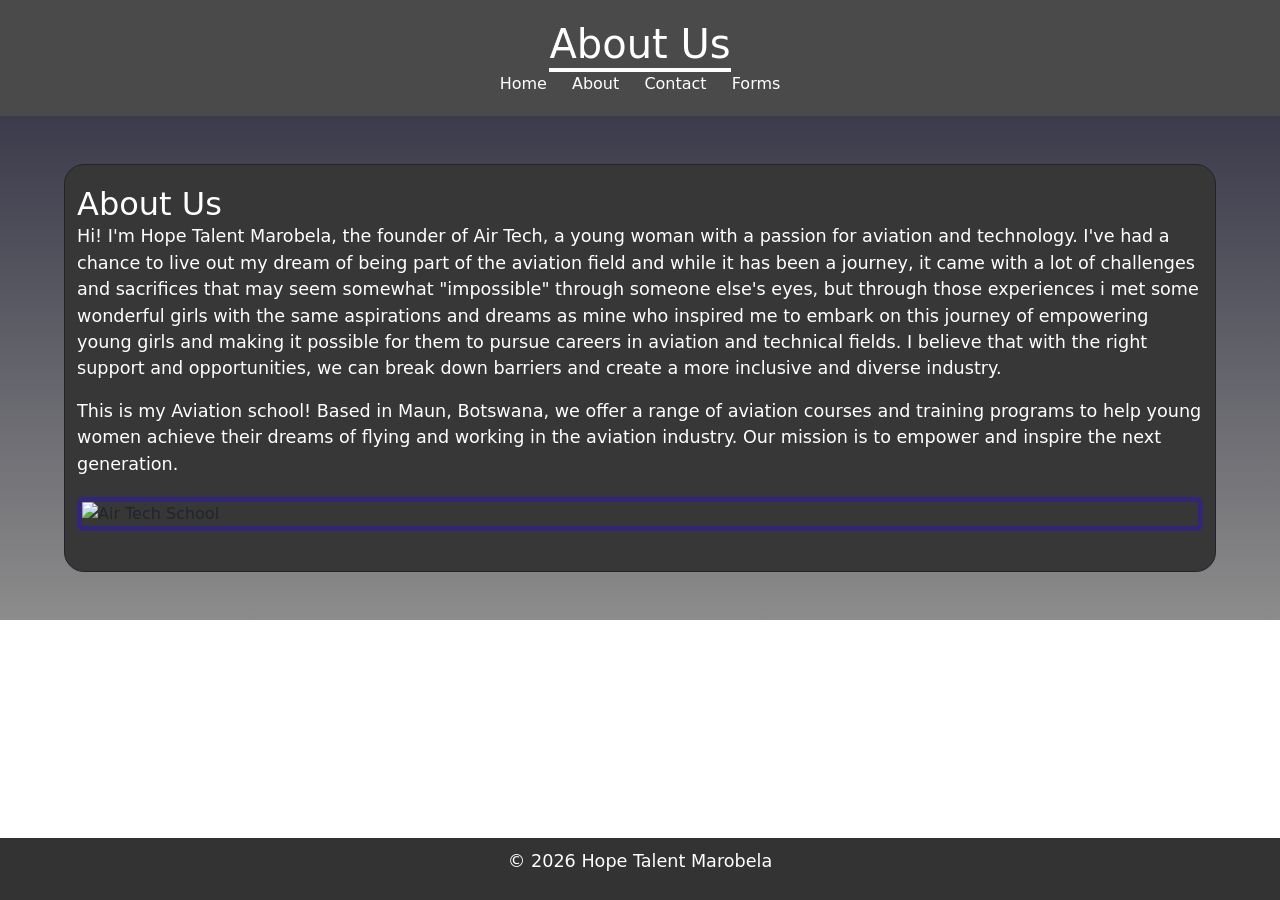
==== about.html @ cb3b8597 "Reworking my site" ====
<!DOCTYPE html>

<html lang="en">

<head> 

<meta charset="UTF-8">

<meta name="viewport" content="width=device-width, initial-scale=1.0">

<title>About Us</title>

<link rel="stylesheet" href="CSS/styles.css">

<!-- Bootstrap CSS -->

<link href="https://cdn.jsdelivr.net/npm/bootstrap@5.3.0/dist/css/bootstrap.min.css" rel="stylesheet">

</head>

<body>

    <header>

        <h1>About Us</h1>

        <nav>

            <a href="index.html">Home</a>
            
            <a href="about.html">About</a>

            <a href="contact.html">Contact</a>

            <a href="Forms.html">Forms</a>
        </nav>

    </header>

    <main class="container my-5">
     <h2>About Us </h2>
        <p>Hi! I'm Hope Talent Marobela, the founder of Air Tech, a young woman with a passion for aviation and technology.
        I've had a chance to live out my dream of being part of the aviation field and while it has been a journey, it came with a lot of challenges and sacrifices that may seem somewhat "impossible" through someone else's eyes, but through those experiences i met some  wonderful girls with the same aspirations and dreams as mine who inspired me to embark on this journey of empowering young girls and making it possible for them to pursue careers in aviation and technical fields. I believe that with the right support and opportunities, we can break down barriers and create a more inclusive and diverse industry.
        </p>

        <p>This is my Aviation school!
            Based in Maun, Botswana, we offer a range of aviation courses and training programs to help young women achieve their dreams of flying and working in the aviation industry. Our mission is to empower and inspire the next generation.
        </p>
        <div class="container-fluid">
            
        </div>
<img src="bnbb.jpg" alt="Air Tech School" class="img-fluid rounded">
        </main>


        <footer>

            <p>&copy; 2026 Hope Talent Marobela</p>

        </footer>

        <!-- Bootstrap JS and dependencies -->

<script src="https://cdn.jsdelivr.net/npm/@popperjs/core@2.11.6/dist/umd/popper.min.js"></script>

<script src="https://cdn.jsdelivr.net/npm/bootstrap@5.3.0/dist/js/bootstrap.min.js"></script>

        </body>

        </html>
---- CSS/styles.css ----
body { background-image: linear-gradient(rgb(40,40,60), rgb(140,140,140));
     background-size: cover;
      background-repeat: no-repeat; 
      color: white; 
      body, h1, h2, h3, h4, p { color: white; }

header {

    background-color: #4a4a4a;

    color: white;

    padding: 20px 0;

    text-align: center;
}

header h1 {
border-bottom: 4px solid white;
    margin: 0 auto;
    width: fit-content;
    color:white
}

h2{
   margin: auto;
    color: white}
nav a {

    color: white;

    text-decoration: none;

    margin: 0 10px;
}

nav a:hover {

    text-decoration: underline;
}

main {

 padding: 20px;
width: 100%;
margin:auto;
}


main img {

max-width: 100%;

height: auto;

display: block;

margin: 20px 0   
}

 table {
margin-left: 0;
    border: 2px solid black;
    border-spacing: 0;
    background: linear-gradient(rgb(50,50,70),rgb(160,160,160));
    width: 100%;
    color:white;
    }

    table td {
        border: 1px solid black;
        gap: 0;
    }

.TC {
    background-color:rgb(214,214,214);
    color: black;
}

.TC-2 {
    background-color:rgb(141,141,141);
    color: black;
}

.SF {
    background-color:rgb(207,207,207);
    color: black;
    font-weight: 100;
}

.SF-2 {
    background-color:rgb(207,207,207);
    color: black;
    }

    .course-estimate {
        padding-top: 20px;
    }

    body h4 {
        margin: auto;
        color: white;
    }

    .item {
        background-color:gray;
        color: black;
    }

    .quantity {
        background-color:rgb(88,88,88);
        color: black;
    }

    .rate {
        background-color:rgb(75,75,75);
        color: black;
    }

    .total {
        background-color:rgb(59,59,59);
        color: black;
    }

    .TCF {
        background-color:rgb(189,189,189);
        color: black;
    }

    .TCF-2 {
        background-color:rgb(131,131,131);
        color: black;
    }

    .TCF-3 {
        background-color:rgb(131,131,131);
        color: black;
    }

    .TCF-4 {
        background-color:rgb(131,131,131);
        color: black;
    }

    .container {
        background-color:rgb(56,55,55);
        width: 90%;
        max-width: 1200px;
        margin: auto;
        border: 1px solid; 
        border-radius: 20px;
    }

footer {

    background-color: #333;

    color: white;

    text-align: center;

    padding: 10px;

    position: fixed;

    bottom: 0;

    width: 100%;
}

p {

font-size: 1.1em;

}

a {

    color: #564caf;

    text-decoration: none;
}

a:hover {

    text-decoration: underline;
    
}

img {

border: 5px solid #312678;

border-radius: 10px;

}

main a[href^="mailto:"] {

color: #5d22ff;

font-weight: bold;

}

.contact-section {
    background: linear-gradient
    (rgba(10,15,30,0.9),
    rgba(10,15,30,0.9)
    );
    padding: 60px;
    color: white;
    display: flex;
    justify-content:center;}

    .contact-box {
        max-width: 500px;
    }

    .contact-item {
        display: flex;
        align-items: flex-start;
        gap: 20px;
        margin-bottom: 30px;
    }

    .contact-item i {
        font-size: 24px;
        color: #5d22ff;
        min-width: 30px;
    }

    .contact-item p {
        margin: 0;
        line-height: 1.6;
        font-size: 16px;
    }
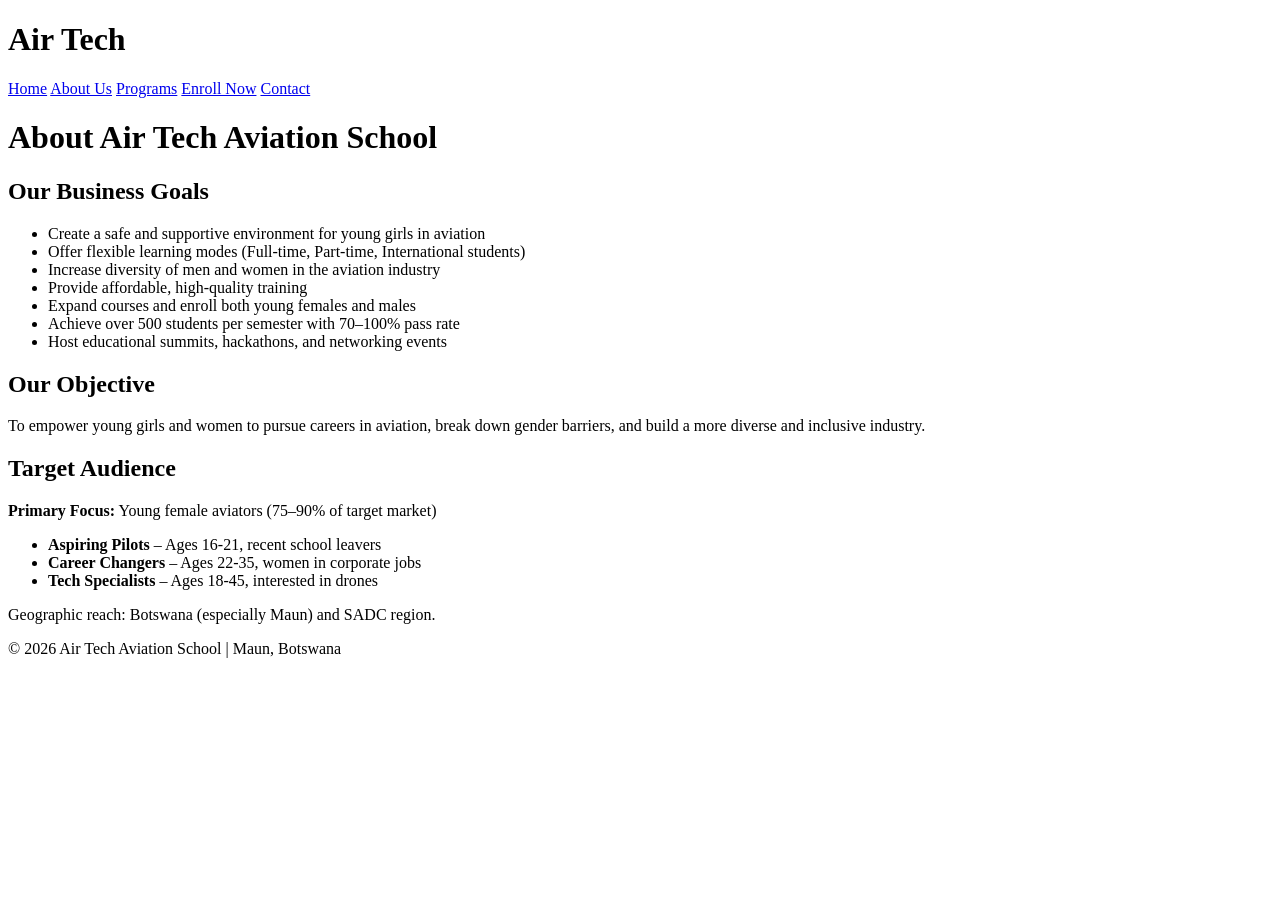
==== commit 353a59c2: "final changes" ====
--- a/about.html
+++ b/about.html
@@ -1,73 +1,57 @@
 <!DOCTYPE html>
-
 <html lang="en">
-
-<head> 
-
-<meta charset="UTF-8">
-
-<meta name="viewport" content="width=device-width, initial-scale=1.0">
-
-<title>About Us</title>
-
-<link rel="stylesheet" href="CSS/styles.css">
-
-<!-- Bootstrap CSS -->
-
-<link href="https://cdn.jsdelivr.net/npm/bootstrap@5.3.0/dist/css/bootstrap.min.css" rel="stylesheet">
-
+<head>
+    <meta charset="UTF-8">
+    <meta name="viewport" content="width=device-width, initial-scale=1.0">
+    <title>About Us - Air Tech Aviation School</title>
+    <link rel="stylesheet" href="css/style.css">
 </head>
-
 <body>
 
-    <header>
+<header>
+    <div class="header-content">
+        <h1>Air Tech</h1>
+        <nav>
+            <a href="index.html">Home</a>
+            <a href="about.html">About Us</a>
+            <a href="programs.html">Programs</a>
+            <a href="enroll.html">Enroll Now</a>
+            <a href="contact.html">Contact</a>
+        </nav>
+    </div>
+</header>
 
-        <h1>About Us</h1>
+<main>
+    <h1>About Air Tech Aviation School</h1>
+    
+    <h2>Our Business Goals</h2>
+    <ul>
+        <li>Create a safe and supportive environment for young girls in aviation</li>
+        <li>Offer flexible learning modes (Full-time, Part-time, International students)</li>
+        <li>Increase diversity of men and women in the aviation industry</li>
+        <li>Provide affordable, high-quality training</li>
+        <li>Expand courses and enroll both young females and males</li>
+        <li>Achieve over 500 students per semester with 70–100% pass rate</li>
+        <li>Host educational summits, hackathons, and networking events</li>
+    </ul>
 
-        <nav>
+    <h2>Our Objective</h2>
+    <p>To empower young girls and women to pursue careers in aviation, break down gender barriers, and build a more diverse and inclusive industry.</p>
 
-            <a href="index.html">Home</a>
-            
-            <a href="about.html">About</a>
+    <h2>Target Audience</h2>
+    <p><strong>Primary Focus:</strong> Young female aviators (75–90% of target market)</p>
+    <ul>
+        <li><strong>Aspiring Pilots</strong> – Ages 16-21, recent school leavers</li>
+        <li><strong>Career Changers</strong> – Ages 22-35, women in corporate jobs</li>
+        <li><strong>Tech Specialists</strong> – Ages 18-45, interested in drones</li>
+    </ul>
 
-            <a href="contact.html">Contact</a>
+    <p>Geographic reach: Botswana (especially Maun) and SADC region.</p>
+</main>
 
-            <a href="Forms.html">Forms</a>
-        </nav>
+<footer>
+    <p>&copy; 2026 Air Tech Aviation School | Maun, Botswana</p>
+</footer>
 
-    </header>
-
-    <main class="container my-5">
-     <h2>About Us </h2>
-        <p>Hi! I'm Hope Talent Marobela, the founder of Air Tech, a young woman with a passion for aviation and technology.
-        I've had a chance to live out my dream of being part of the aviation field and while it has been a journey, it came with a lot of challenges and sacrifices that may seem somewhat "impossible" through someone else's eyes, but through those experiences i met some  wonderful girls with the same aspirations and dreams as mine who inspired me to embark on this journey of empowering young girls and making it possible for them to pursue careers in aviation and technical fields. I believe that with the right support and opportunities, we can break down barriers and create a more inclusive and diverse industry.
-        </p>
-
-        <p>This is my Aviation school!
-            Based in Maun, Botswana, we offer a range of aviation courses and training programs to help young women achieve their dreams of flying and working in the aviation industry. Our mission is to empower and inspire the next generation.
-        </p>
-        <div class="container-fluid">
-            
-        </div>
-<img src="bnbb.jpg" alt="Air Tech School" class="img-fluid rounded">
-        </main>
-
-
-        <footer>
-
-            <p>&copy; 2026 Hope Talent Marobela</p>
-
-        </footer>
-
-        <!-- Bootstrap JS and dependencies -->
-
-<script src="https://cdn.jsdelivr.net/npm/@popperjs/core@2.11.6/dist/umd/popper.min.js"></script>
-
-<script src="https://cdn.jsdelivr.net/npm/bootstrap@5.3.0/dist/js/bootstrap.min.js"></script>
-
-        </body>
-
-        </html>
-
-        
-    +</body>
+</html>
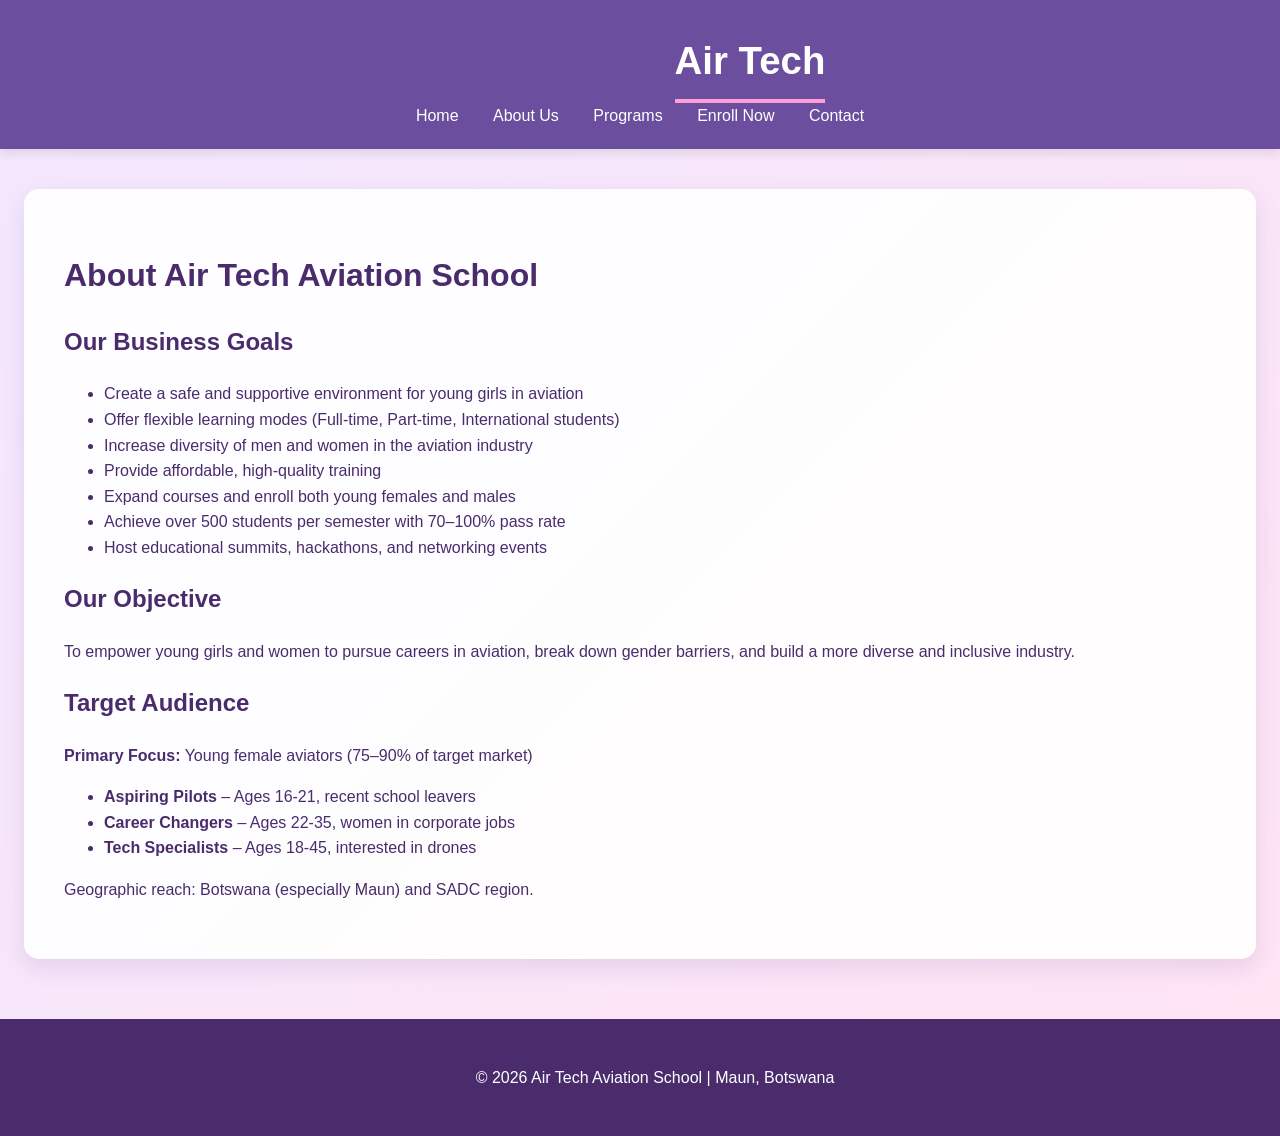
==== commit 98451e02: "Yes we step closer to salvation" ====
--- a/about.html
+++ b/about.html
@@ -4,7 +4,7 @@
     <meta charset="UTF-8">
     <meta name="viewport" content="width=device-width, initial-scale=1.0">
     <title>About Us - Air Tech Aviation School</title>
-    <link rel="stylesheet" href="css/style.css">
+    <link rel="stylesheet" href="style.css">
 </head>
 <body>
 
--- a/style.css
+++ b/style.css
@@ -0,0 +1,159 @@
+body {
+    font-family: Arial, sans-serif;
+    background: linear-gradient(135deg, #f3e8ff, #ffe4f3);  
+    color: #4a2c6d;                                           
+    margin: 0;
+    padding: 0;
+    min-height: 100vh;
+    line-height: 1.6;
+}
+
+header {
+    background-color: #6b4e9e;          
+    color: white;
+    padding: 20px 0;
+    text-align: center;
+    box-shadow: 0 4px 10px rgba(0, 0, 0, 0.1);
+    background-image: url('../images/1PSSH.jpg');   
+    background-repeat: no-repeat;
+    background-position: 30px center;         
+    background-size: 180px;                   
+    position: relative;
+}
+
+.header-content {
+    max-width: 1200px;
+    margin: 0 auto;
+    padding: 0 20px;
+}
+
+header h1 {
+    margin: 10px 0 0 220px;
+    border-bottom: 4px solid #ff9ed9;         
+    padding-bottom: 8px;
+    font-size: 2.4em;
+    display: inline-block;
+}
+
+nav a {
+    color: white;
+    text-decoration: none;
+    margin: 0 15px;
+    font-weight: 500;
+    transition: color 0.3s;
+}
+
+nav a:hover {
+    color: #ff9ed9;
+    text-decoration: underline;
+}
+
+main {
+    width: 90%;
+    max-width: 1200px;
+    margin: 40px auto;
+    background: rgba(255, 255, 255, 0.92);    
+    padding: 40px;
+    border-radius: 15px;
+    box-shadow: 0 8px 25px rgba(107, 78, 158, 0.15);
+}
+
+/* Program Cards */
+.program-cards {
+    display: grid;
+    grid-template-columns: repeat(auto-fit, minmax(280px, 1fr));
+    gap: 25px;
+    margin: 40px 0;
+}
+
+.program-card {
+    background: white;
+    border-radius: 12px;
+    box-shadow: 0 6px 15px rgba(107, 78, 158, 0.15);
+    overflow: hidden;
+    transition: all 0.4s ease;
+    position: relative;
+    height: 380px;
+}
+
+.program-card:hover {
+    transform: translateY(-12px);
+    box-shadow: 0 15px 30px rgba(107, 78, 158, 0.25);
+}
+
+.program-card img {
+    width: 100%;
+    height: 180px;
+    object-fit: cover;
+}
+
+.card-content {
+    padding: 20px;
+}
+
+.card-content h3 {
+    margin: 0 0 12px 0;
+    color: #6b4e9e;
+}
+
+.short-desc {
+    font-size: 1.02em;
+    color: #555;
+}
+
+.full-desc {
+    position: absolute;
+    bottom: 0;
+    left: 0;
+    right: 0;
+    background: rgba(107, 78, 158, 0.95);
+    color: white;
+    padding: 20px;
+    height: 0;
+    overflow: hidden;
+    transition: height 0.4s ease;
+    opacity: 0;
+}
+
+.program-card:hover .full-desc {
+    height: 180px;
+    opacity: 1;
+}
+
+#map {
+    height: 320px;
+    width: 100%;
+    margin: 25px 0;
+    border: 6px solid #d8b4fe;
+    border-radius: 12px;
+}
+
+button, .button, input[type="submit"] {
+    background-color: #4a9fff;
+    color: white;
+    padding: 12px 24px;
+    border: none;
+    border-radius: 8px;
+    font-size: 1.05em;
+    cursor: pointer;
+    transition: all 0.3s;
+}
+
+button:hover, .button:hover, input[type="submit"]:hover {
+    background-color: #2b7dd1;
+    transform: translateY(-2px);
+}
+
+footer {
+    background-color: #4a2c6d;
+    color: white;
+    text-align: center;
+    padding: 30px 15px;
+    margin-top: 60px;
+    width: 100%;
+}
+
+@media (max-width: 768px) {
+    header h1 { margin-left: 0; font-size: 1.9em; }
+    nav a { margin: 8px 0; display: block; }
+}
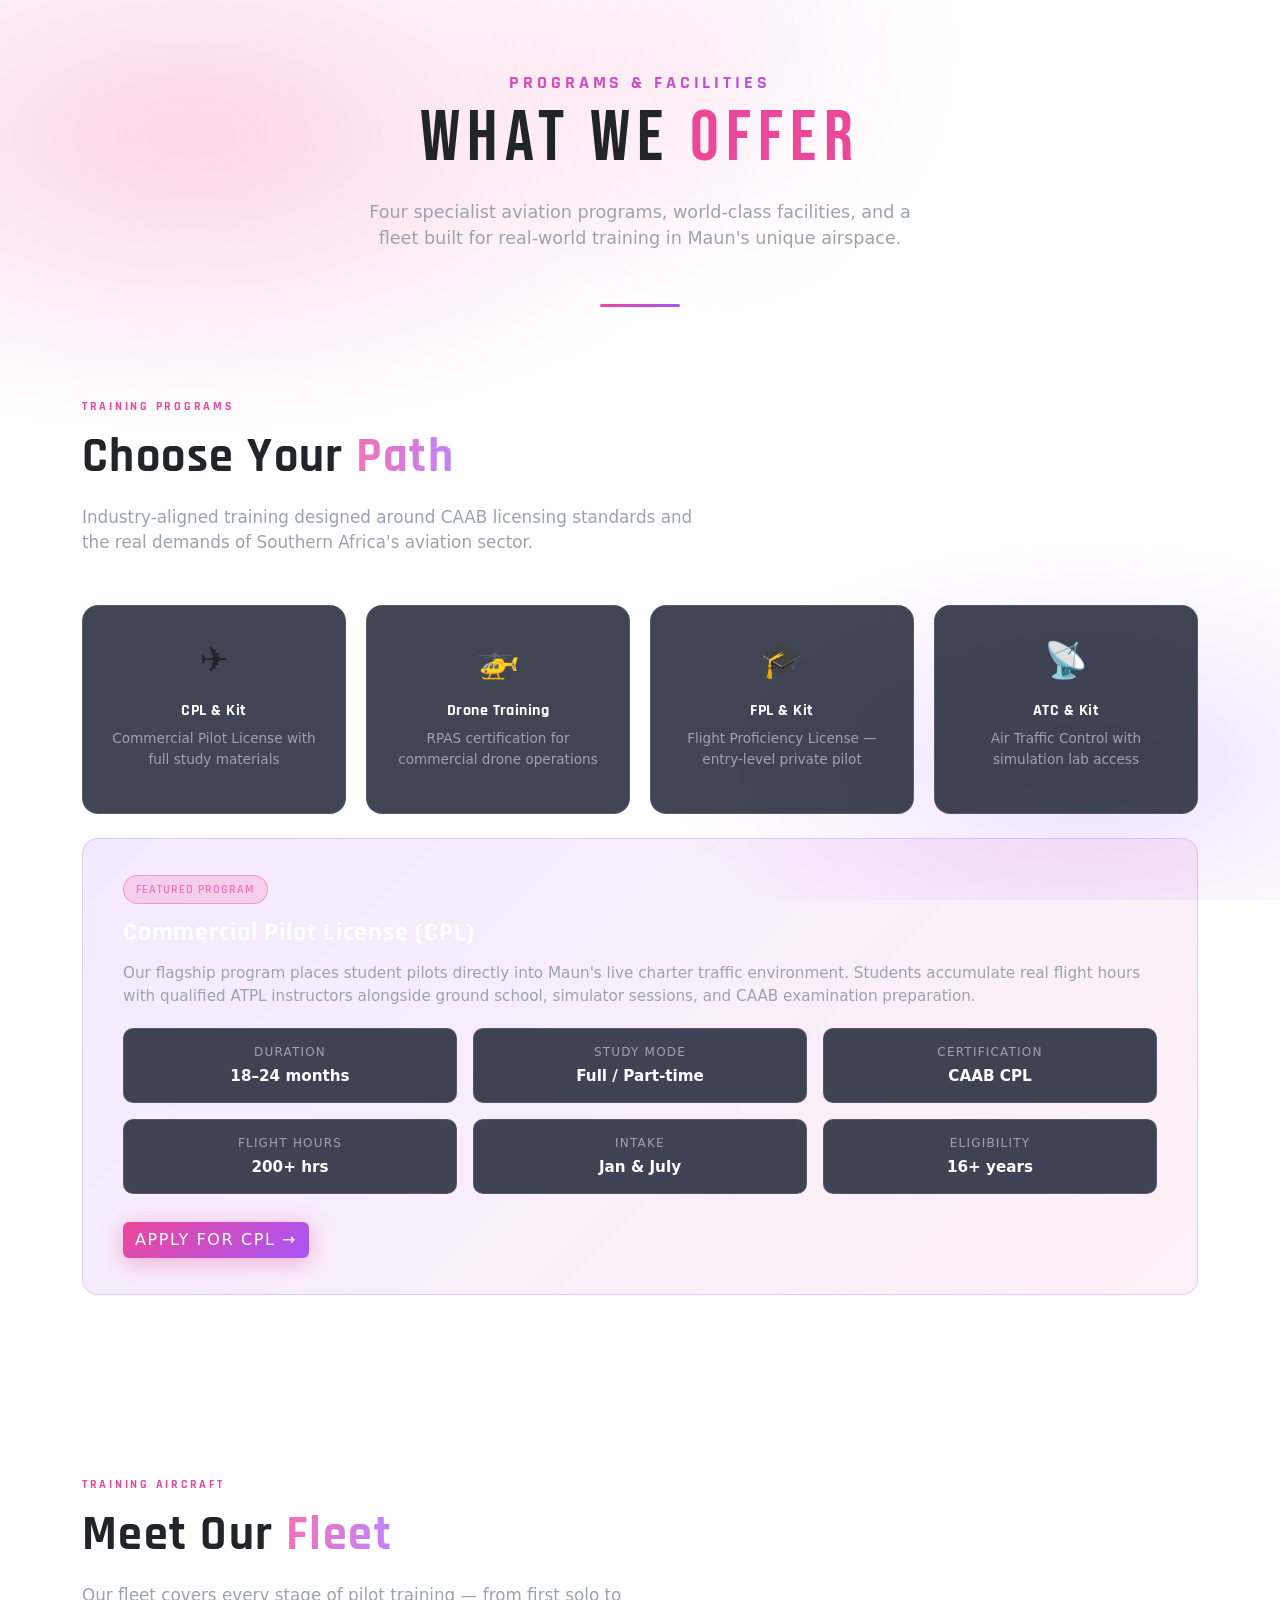
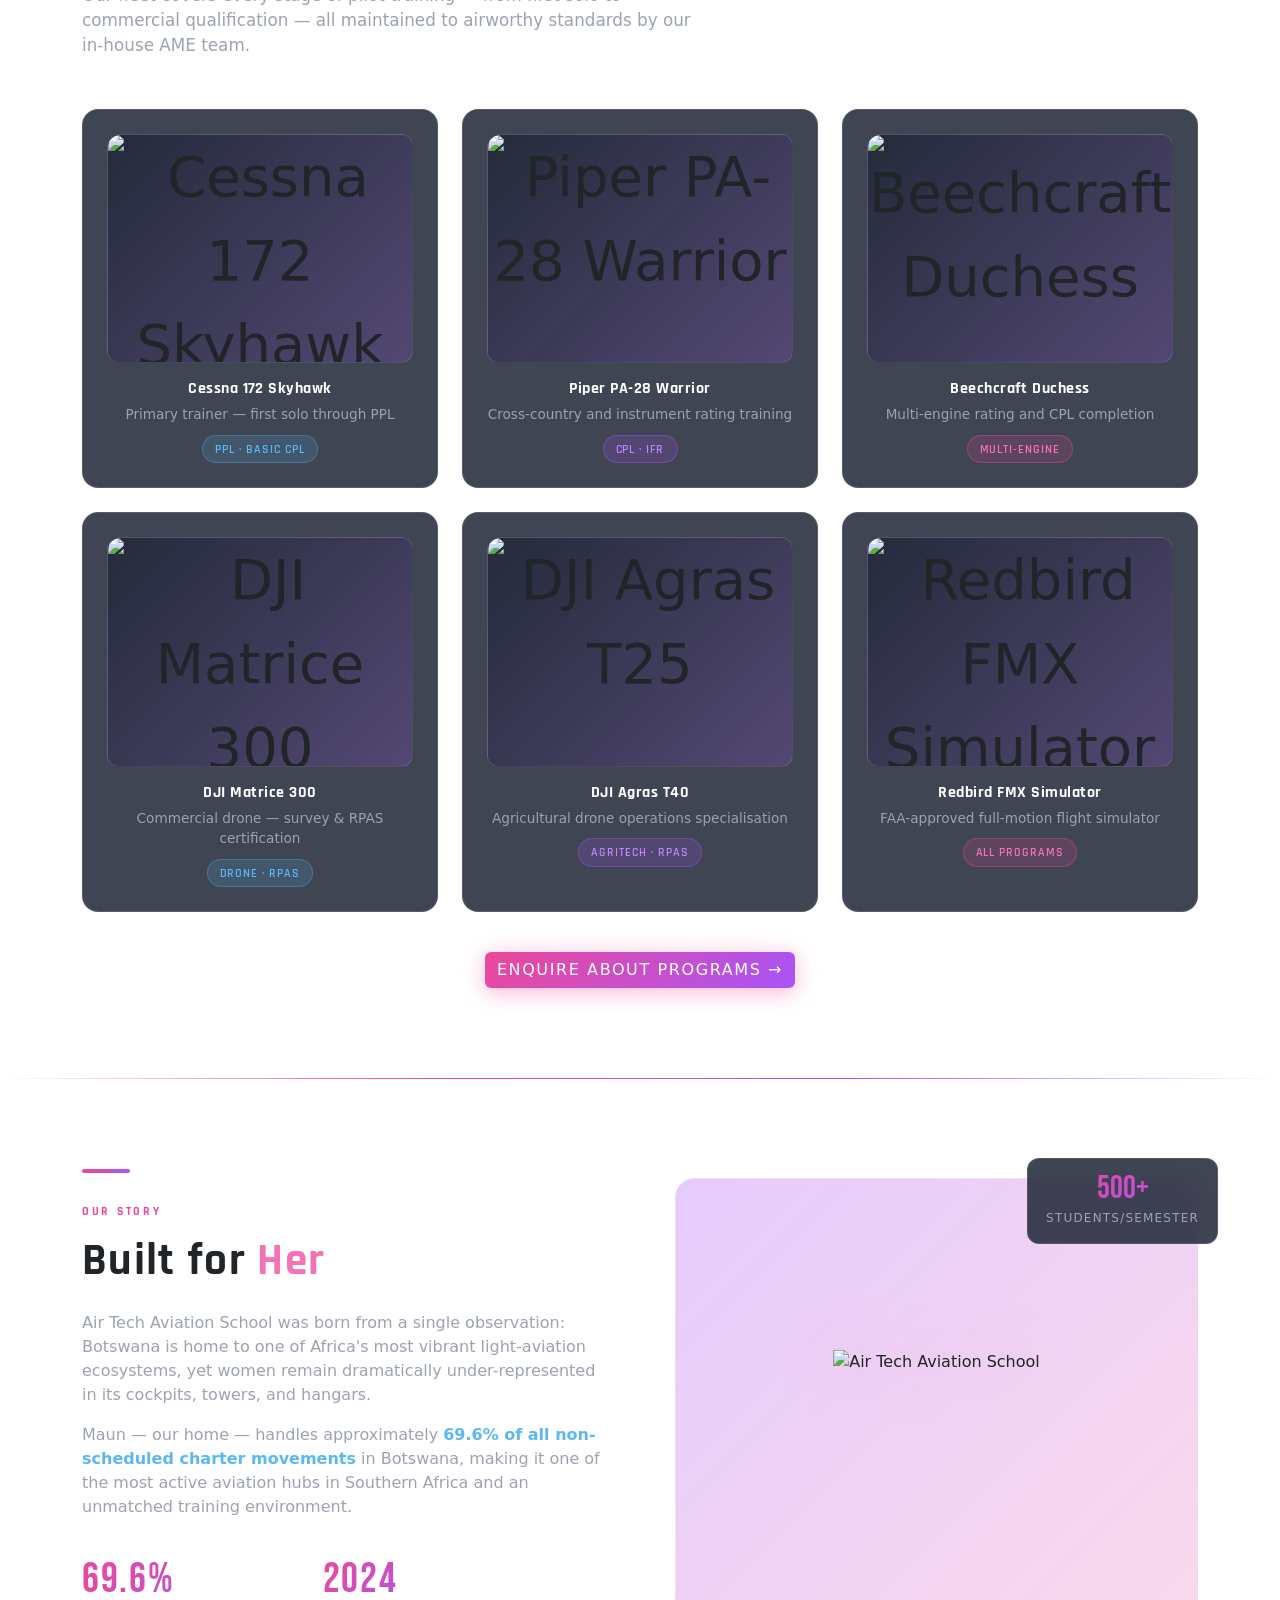
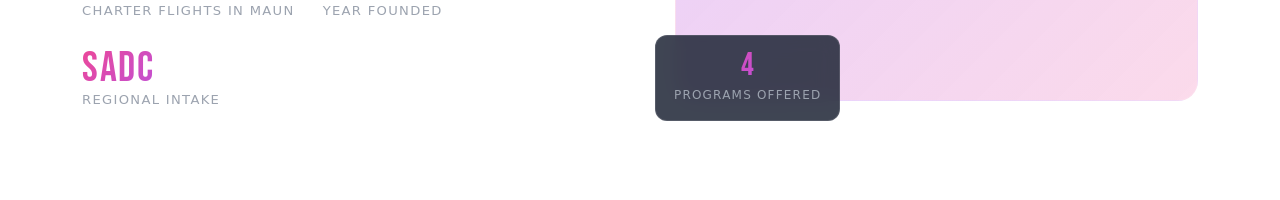
==== commit 3bfe70f5: "Add files via upload" ====
--- a/about.html
+++ b/about.html
@@ -1,57 +1,288 @@
 <!DOCTYPE html>
 <html lang="en">
 <head>
-    <meta charset="UTF-8">
-    <meta name="viewport" content="width=device-width, initial-scale=1.0">
-    <title>About Us - Air Tech Aviation School</title>
-    <link rel="stylesheet" href="style.css">
+  <meta charset="UTF-8">
+  <meta name="viewport" content="width=device-width, initial-scale=1.0">
+  <title>What We Offer | Air Tech Aviation School</title>
+  <link rel="stylesheet" href="css/styles.css">
+  <link href="https://cdn.jsdelivr.net/npm/bootstrap@5.3.0/dist/css/bootstrap.min.css" rel="stylesheet">
+  <script src="https://cdn.jsdelivr.net/npm/bootstrap@5.3.0/dist/js/bootstrap.bundle.min.js"></script>
+  <style>
+  
+    .training-tabs {
+      display: flex;
+      gap: 10px;
+      flex-wrap: wrap;
+      margin-bottom: 32px;
+    }
+    .tab-btn {
+      padding: 10px 22px;
+      border-radius: 8px;
+      font-family: 'Rajdhani', sans-serif;
+      font-weight: 700;
+      font-size: 0.88rem;
+      letter-spacing: 0.08em;
+      text-transform: uppercase;
+      border: 2px solid var(--glass-border);
+      background: transparent;
+      color: var(--text-muted);
+      cursor: pointer;
+      transition: all 0.3s;
+    }
+    .tab-btn:hover, .tab-btn.active {
+      border-color: var(--grad-pink);
+      color: var(--grad-pink);
+      background: rgba(236,72,153,0.08);
+    }
+    .training-boxes {
+      display: grid;
+      grid-template-columns: repeat(4, 1fr);
+      gap: 20px;
+      margin-bottom: 24px;
+    }
+    .training-box {
+      padding: 28px 22px;
+      text-align: center;
+      cursor: pointer;
+      transition: all 0.3s;
+    }
+    .training-box:hover { transform: translateY(-5px); }
+    .training-box .t-icon { font-size: 2.2rem; margin-bottom: 14px; }
+    .training-box h4 { font-size: 1rem; font-weight: 700; color: var(--white); margin-bottom: 8px; }
+    .training-box p { font-size: 0.85rem; color: var(--text-muted); }
+    .training-detail {
+      background: linear-gradient(135deg, rgba(168,85,247,0.12), rgba(236,72,153,0.08));
+      border: 1px solid rgba(168,85,247,0.25);
+      border-radius: 16px;
+      padding: 36px 40px;
+    }
+    .training-detail h3 { font-size: 1.6rem; font-weight: 700; margin-bottom: 14px; color: var(--white); }
+    .training-detail p { color: var(--text-muted); font-size: 0.95rem; margin-bottom: 20px; }
+    .detail-grid { display: grid; grid-template-columns: repeat(3, 1fr); gap: 16px; margin-top: 20px; }
+    .detail-pill { background: var(--card-bg); border: 1px solid var(--glass-border); border-radius: 10px; padding: 14px 16px; text-align: center; }
+    .detail-pill .dp-label { font-size: 0.75rem; color: var(--text-muted); text-transform: uppercase; letter-spacing: 0.1em; margin-bottom: 4px; }
+    .detail-pill .dp-value { font-size: 0.95rem; color: var(--white); font-weight: 600; }
+
+
+    .accomm-grid {
+      display: grid;
+      grid-template-columns: repeat(3, 1fr);
+      gap: 24px;
+      margin-top: 10px;
+    }
+    .campus-card { position: relative; overflow: hidden; }
+    .campus-img {
+      width: 100%; aspect-ratio: 1;
+      background: linear-gradient(135deg, rgba(168,85,247,0.3), rgba(236,72,153,0.2));
+      display: flex; align-items: center; justify-content: center; font-size: 3rem;
+    }
+    .campus-card-body { padding: 20px 22px; }
+    .campus-card h4 { font-size: 1.05rem; font-weight: 700; color: var(--white); margin-bottom: 8px; }
+    .campus-card p { color: var(--text-muted); font-size: 0.88rem; }
+
+   
+    .fleet-grid {
+      display: grid;
+      grid-template-columns: repeat(3, 1fr);
+      gap: 24px;
+    }
+    .fleet-card { padding: 24px; text-align: center; }
+    .fleet-img {
+      width: 100%; aspect-ratio: 4/3; border-radius: 12px;
+      background: linear-gradient(135deg, rgba(30,37,53,0.8), rgba(168,85,247,0.2));
+      border: 1px solid var(--glass-border);
+      display: flex; align-items: center; justify-content: center;
+      font-size: 3.5rem; margin-bottom: 16px;
+    }
+    .fleet-img img {
+      width: 100%;
+      height: 100%;
+      object-fit: cover;
+      border-radius: 12px;
+      display: block;
+    }
+    .fleet-card h4 { font-size: 1rem; font-weight: 700; color: var(--white); margin-bottom: 6px; }
+    .fleet-card p { font-size: 0.85rem; color: var(--text-muted); margin-bottom: 10px; }
+
+  
+    .about-grid { display: grid; grid-template-columns: 1fr 1fr; gap: 70px; align-items: center; }
+    .about-img-box {
+      width: 100%; aspect-ratio: 1; border-radius: 20px;
+      background: linear-gradient(135deg, rgba(168,85,247,0.3), rgba(236,72,153,0.2));
+      border: 1px solid var(--glass-border); display: flex; align-items: center; justify-content: center;
+    }
+    .about-img-box img { height: 180px; filter: drop-shadow(0 0 32px rgba(236,72,153,0.45)); animation: floatLogo 7s ease-in-out infinite; }
+    @keyframes floatLogo { 0%, 100% { transform: translateY(0) rotate(-2deg); } 50% { transform: translateY(-16px) rotate(2deg); } }
+    .badge-float {
+      position: absolute; background: var(--card-bg); border: 1px solid var(--glass-border);
+      border-radius: 12px; padding: 14px 18px; backdrop-filter: blur(10px); text-align: center;
+    }
+    .badge-float.badge-top { top: -20px; right: -20px; }
+    .badge-float.badge-bottom { bottom: -20px; left: -20px; }
+    .badge-float .num { font-family: 'Bebas Neue', sans-serif; font-size: 2rem; background: var(--grad-full); -webkit-background-clip: text; -webkit-text-fill-color: transparent; background-clip: text; display: block; line-height: 1; }
+    .badge-float .lbl { font-size: 0.75rem; color: var(--text-muted); text-transform: uppercase; letter-spacing: 0.1em; }
+    .about-visual { position: relative; }
+
+    @media (max-width: 900px) {
+      .training-boxes { grid-template-columns: repeat(2, 1fr); }
+      .accomm-grid { grid-template-columns: 1fr; }
+      .fleet-grid { grid-template-columns: repeat(2, 1fr); }
+      .about-grid { grid-template-columns: 1fr; gap: 40px; }
+      .badge-float { display: none; }
+      .detail-grid { grid-template-columns: 1fr 1fr; }
+    }
+    @media (max-width: 600px) {
+      .training-boxes { grid-template-columns: 1fr; }
+      .fleet-grid { grid-template-columns: 1fr; }
+    }
+  </style>
 </head>
 <body>
 
-<header>
-    <div class="header-content">
-        <h1>Air Tech</h1>
-        <nav>
-            <a href="index.html">Home</a>
-            <a href="about.html">About Us</a>
-            <a href="programs.html">Programs</a>
-            <a href="enroll.html">Enroll Now</a>
-            <a href="contact.html">Contact</a>
-        </nav>
-    </div>
-</header>
-
-<main>
-    <h1>About Air Tech Aviation School</h1>
-    
-    <h2>Our Business Goals</h2>
-    <ul>
-        <li>Create a safe and supportive environment for young girls in aviation</li>
-        <li>Offer flexible learning modes (Full-time, Part-time, International students)</li>
-        <li>Increase diversity of men and women in the aviation industry</li>
-        <li>Provide affordable, high-quality training</li>
-        <li>Expand courses and enroll both young females and males</li>
-        <li>Achieve over 500 students per semester with 70–100% pass rate</li>
-        <li>Host educational summits, hackathons, and networking events</li>
-    </ul>
-
-    <h2>Our Objective</h2>
-    <p>To empower young girls and women to pursue careers in aviation, break down gender barriers, and build a more diverse and inclusive industry.</p>
-
-    <h2>Target Audience</h2>
-    <p><strong>Primary Focus:</strong> Young female aviators (75–90% of target market)</p>
-    <ul>
-        <li><strong>Aspiring Pilots</strong> – Ages 16-21, recent school leavers</li>
-        <li><strong>Career Changers</strong> – Ages 22-35, women in corporate jobs</li>
-        <li><strong>Tech Specialists</strong> – Ages 18-45, interested in drones</li>
-    </ul>
-
-    <p>Geographic reach: Botswana (especially Maun) and SADC region.</p>
-</main>
-
-<footer>
-    <p>&copy; 2026 Air Tech Aviation School | Maun, Botswana</p>
-</footer>
-
+  <div class="page-hero">
+    <div class="container">
+      <p class="section-label">Programs &amp; Facilities</p>
+      <h1>What We <span style="color:var(--grad-pink)">Offer</span></h1>
+      <p>Four specialist aviation programs, world-class facilities, and a fleet built for real-world training in Maun's unique airspace.</p>
+    </div>
+  </div>
+
+  <!-- ══ Training ══ -->
+  <section class="section">
+    <div class="container">
+      <p class="section-label">Training Programs</p>
+      <h2 class="section-title">Choose Your <span>Path</span></h2>
+      <p class="section-desc">Industry-aligned training designed around CAAB licensing standards and the real demands of Southern Africa's aviation sector.</p>
+
+      <div class="training-boxes">
+        <div class="glass-card training-box">
+          <div class="t-icon">✈️</div>
+          <h4>CPL & Kit</h4>
+          <p>Commercial Pilot License with full study materials</p>
+        </div>
+        <div class="glass-card training-box">
+          <div class="t-icon">🚁</div>
+          <h4>Drone Training</h4>
+          <p>RPAS certification for commercial drone operations</p>
+        </div>
+        <div class="glass-card training-box">
+          <div class="t-icon">🎓</div>
+          <h4>FPL & Kit</h4>
+          <p>Flight Proficiency License — entry-level private pilot</p>
+        </div>
+        <div class="glass-card training-box">
+          <div class="t-icon">📡</div>
+          <h4>ATC & Kit</h4>
+          <p>Air Traffic Control with simulation lab access</p>
+        </div>
+      </div>
+
+      <!-- CPL Detail Panel -->
+      <div class="training-detail">
+        <span class="tag tag-magenta" style="margin-bottom:14px;display:inline-block;">Featured Program</span>
+        <h3>Commercial Pilot License (CPL)</h3>
+        <p>Our flagship program places student pilots directly into Maun's live charter traffic environment. Students accumulate real flight hours with qualified ATPL instructors alongside ground school, simulator sessions, and CAAB examination preparation.</p>
+        <div class="detail-grid">
+          <div class="detail-pill"><div class="dp-label">Duration</div><div class="dp-value">18–24 months</div></div>
+          <div class="detail-pill"><div class="dp-label">Study Mode</div><div class="dp-value">Full / Part-time</div></div>
+          <div class="detail-pill"><div class="dp-label">Certification</div><div class="dp-value">CAAB CPL</div></div>
+          <div class="detail-pill"><div class="dp-label">Flight Hours</div><div class="dp-value">200+ hrs</div></div>
+          <div class="detail-pill"><div class="dp-label">Intake</div><div class="dp-value">Jan &amp; July</div></div>
+          <div class="detail-pill"><div class="dp-label">Eligibility</div><div class="dp-value">16+ years</div></div>
+        </div>
+        <div style="margin-top:28px;">
+          <a href="contact.html" class="btn btn-primary">Apply for CPL →</a>
+        </div>
+      </div>
+    </div>
+  </section>
+
+  <section class="section">
+    <div class="container">
+      <p class="section-label">Training Aircraft</p>
+      <h2 class="section-title">Meet Our <span>Fleet</span></h2>
+      <p class="section-desc">Our fleet covers every stage of pilot training — from first solo to commercial qualification — all maintained to airworthy standards by our in-house AME team.</p>
+
+      <div class="fleet-grid">
+        <div class="glass-card fleet-card">
+          <div class="fleet-img"><img src="images/Cessna Skyhawk.webp" alt="Cessna 172 Skyhawk"></div>
+          <h4>Cessna 172 Skyhawk</h4>
+          <p>Primary trainer — first solo through PPL</p>
+          <span class="tag tag-sky">PPL · Basic CPL</span>
+        </div>
+        <div class="glass-card fleet-card">
+          <div class="fleet-img"><img src="images/Piper PA-28-161.jpg" alt="Piper PA-28 Warrior"></div>
+          <h4>Piper PA-28 Warrior</h4>
+          <p>Cross-country and instrument rating training</p>
+          <span class="tag tag-purple">CPL · IFR</span>
+        </div>
+        <div class="glass-card fleet-card">
+          <div class="fleet-img"><img src="images/Beechcraft Duchess.jpg" alt="Beechcraft Duchess"></div>
+          <h4>Beechcraft Duchess</h4>
+          <p>Multi-engine rating and CPL completion</p>
+          <span class="tag tag-magenta">Multi-Engine</span>
+        </div>
+        <div class="glass-card fleet-card">
+          <div class="fleet-img"><img src="images/DJI Matrice.jpg" alt="DJI Matrice 300"></div>
+          <h4>DJI Matrice 300</h4>
+          <p>Commercial drone — survey &amp; RPAS certification</p>
+          <span class="tag tag-sky">Drone · RPAS</span>
+        </div>
+        <div class="glass-card fleet-card">
+          <div class="fleet-img"><img src="images/dji Agras T25.png" alt="DJI Agras T25"></div>
+          <h4>DJI Agras T40</h4>
+          <p>Agricultural drone operations specialisation</p>
+          <span class="tag tag-purple">AgriTech · RPAS</span>
+        </div>
+        <div class="glass-card fleet-card">
+          <div class="fleet-img"><img src="images/Red bird Simulator.jpg" alt="Redbird FMX Simulator"></div>
+          <h4>Redbird FMX Simulator</h4>
+          <p>FAA-approved full-motion flight simulator</p>
+          <span class="tag tag-magenta">All Programs</span>
+        </div>
+      </div>
+
+ <div style="text-align:center;margin-top:40px;">
+        <a href="contact.html" class="btn btn-primary">Enquire About Programs →</a>
+      </div>
+    </div>
+  </section>
+
+  <div class="divider"></div>
+
+
+  <section class="section">
+    <div class="container">
+      <div class="about-grid">
+        <div>
+          <div class="accent-bar"></div>
+          <p class="section-label">Our Story</p>
+          <h2 style="font-size:clamp(2rem,3.5vw,2.8rem);font-weight:700;margin-bottom:22px;">Built for <span style="color:var(--grad-pink-light)">Her</span></h2>
+          <p style="color:var(--text-muted);margin-bottom:16px;font-size:1rem;">Air Tech Aviation School was born from a single observation: Botswana is home to one of Africa's most vibrant light-aviation ecosystems, yet women remain dramatically under-represented in its cockpits, towers, and hangars.</p>
+          <p style="color:var(--text-muted);margin-bottom:16px;font-size:1rem;">Maun — our home — handles approximately <strong style="color:var(--sky-blue)">69.6% of all non-scheduled charter movements</strong> in Botswana, making it one of the most active aviation hubs in Southern Africa and an unmatched training environment.</p>
+          <div class="stat-row">
+            <div class="stat-item"><div class="stat-num">69.6%</div><div class="stat-label">Charter Flights in Maun</div></div>
+            <div class="stat-item"><div class="stat-num">2024</div><div class="stat-label">Year Founded</div></div>
+            <div class="stat-item"><div class="stat-num">SADC</div><div class="stat-label">Regional Intake</div></div>
+          </div>
+        </div>
+        <div class="about-visual">
+          <div class="about-img-box">
+            <img src="images/1PSSH.jpg" alt="Air Tech Aviation School">
+          </div>
+          <div class="badge-float badge-top">
+            <span class="num">500+</span>
+            <span class="lbl">Students/Semester</span>
+          </div>
+          <div class="badge-float badge-bottom">
+            <span class="num">4</span>
+            <span class="lbl">Programs Offered</span>
+          </div>
+        </div>
+      </div>
+    </div>
+
+  </section>
+  <script src="js/shared-nav.js"></script>
 </body>
 </html>
--- a/css/styles.css
+++ b/css/styles.css
@@ -0,0 +1,714 @@
+@import url('https://fonts.googleapis.com/css2?family=Bebas+Neue&family=DM+Sans:wght@300;400;500;600&family=Rajdhani:wght@400;500;600;700&display=swap');
+
+
+:root {
+  --deep-space:    #0a0c14;
+  --midnight:      #111827;
+  --slate:         #1e2535;
+  --purple-core:   #6b4e9e;
+  --purple-light:  #9b7fd4;
+  --magenta:       #d4246e;
+  --magenta-glow:  #ff3d8b;
+  --sky-blue:      #5bb8f5;
+  --white:         #ffffff;
+  --off-white:     #f0edf8;
+  --text-muted:    #9ca3af;
+  --glass-bg:      rgba(255,255,255,0.06);
+  --glass-border:  rgba(255,255,255,0.12);
+  --card-bg:       rgba(30, 37, 53, 0.85);
+}
+
+*, *::before, *::after { box-sizing: border-box; margin: 0; padding: 0; }
+
+html { scroll-behavior: smooth; }
+
+body {
+  font-family: 'DM Sans', sans-serif;
+  background-color: var(--deep-space);
+  color: var(--off-white);
+  display: flex;
+  flex-direction: column;
+  min-height: 100vh;
+  line-height: 1.7;
+  overflow-x: hidden;
+  margin: 0;
+}
+
+main { flex: 1;
+       position: relative;
+       z-index: 1;}
+
+footer { background: var(--midnight); 
+  border-top: 1px solid var(--glass-border);
+   padding: 60px 0 28px;
+    position: relative; 
+    z-index: 1;
+  margin-top: auto; }
+
+body::before {
+  content: '';
+  position: fixed;
+  inset: 0;
+  background:
+    radial-gradient(ellipse 80% 50% at 20% 20%, rgba(107,78,158,0.18) 0%, transparent 60%),
+    radial-gradient(ellipse 60% 40% at 80% 80%, rgba(212,36,110,0.12) 0%, transparent 55%),
+    radial-gradient(ellipse 40% 60% at 60% 10%, rgba(91,184,245,0.08) 0%, transparent 50%);
+  pointer-events: none;
+  z-index: 0;
+}
+
+
+h1, h2, h3, h4 {
+  font-family: 'Rajdhani', sans-serif;
+  letter-spacing: 0.03em;
+  line-height: 1.15;
+}
+
+.display-title {
+  font-family: 'Bebas Neue', sans-serif;
+  letter-spacing: 0.08em;
+}
+
+
+.container {
+  width: 92%;
+  max-width: 1200px;
+  margin: 0 auto;
+  position: relative;
+  z-index: 1;
+}
+
+.section { padding: 90px 0; }
+.section-sm { padding: 55px 0; }
+
+.section-label {
+  font-family: 'Rajdhani', sans-serif;
+  font-size: 0.78rem;
+  font-weight: 700;
+  letter-spacing: 0.22em;
+  text-transform: uppercase;
+  color: var(--magenta);
+  margin-bottom: 14px;
+}
+
+.section-title {
+  font-size: clamp(1.9rem, 4vw, 3rem);
+  font-weight: 700;
+  margin-bottom: 18px;
+}
+
+.section-title span { color: var(--purple-light); }
+
+.section-desc {
+  font-size: 1.05rem;
+  color: var(--text-muted);
+  max-width: 620px;
+  margin-bottom: 50px;
+}
+
+
+header {
+  position: sticky;
+  top: 0;
+  z-index: 100;
+  background: rgba(10,12,20,0.88);
+  backdrop-filter: blur(18px);
+  -webkit-backdrop-filter: blur(18px);
+  border-bottom: 1px solid var(--glass-border);
+  padding: 0;
+}
+
+.header-inner {
+  display: flex;
+  align-items: center;
+  justify-content: space-between;
+  height: 72px;
+  max-width: 1200px;
+  margin: 0 auto;
+  padding: 0 5%;
+}
+
+.logo-wrap {
+  display: flex;
+  align-items: center;
+  gap: 12px;
+  text-decoration: none;
+}
+
+.logo-wrap img {
+  height: 44px;
+  width: auto;
+  filter: drop-shadow(0 0 8px rgba(212,36,110,0.4));
+}
+
+.logo-text {
+  font-family: 'Bebas Neue', sans-serif;
+  font-size: 1.55rem;
+  letter-spacing: 0.12em;
+  color: var(--white);
+}
+
+.logo-text span { color: var(--magenta); }
+
+nav {
+  display: flex;
+  align-items: center;
+  gap: 6px;
+}
+
+nav a {
+  color: var(--text-muted);
+  text-decoration: none;
+  font-family: 'Rajdhani', sans-serif;
+  font-size: 0.95rem;
+  font-weight: 600;
+  letter-spacing: 0.08em;
+  text-transform: uppercase;
+  padding: 8px 14px;
+  border-radius: 6px;
+  transition: color 0.25s, background 0.25s;
+}
+
+nav a:hover,
+nav a.active {
+  color: var(--white);
+  background: var(--glass-bg);
+}
+
+nav a.active { color: var(--magenta); }
+
+.nav-cta {
+  background: var(--magenta) !important;
+  color: var(--white) !important;
+  padding: 8px 20px !important;
+  border-radius: 6px !important;
+  margin-left: 10px;
+  transition: background 0.25s, transform 0.2s !important;
+}
+
+.nav-cta:hover {
+  background: var(--magenta-glow) !important;
+  transform: translateY(-1px) !important;
+}
+
+
+.hamburger {
+  display: none;
+  flex-direction: column;
+  gap: 5px;
+  cursor: pointer;
+  background: none;
+  border: none;
+  padding: 6px;
+}
+
+.hamburger span {
+  display: block;
+  height: 2px;
+  width: 24px;
+  background: var(--white);
+  border-radius: 2px;
+  transition: all 0.3s;
+}
+
+
+.divider {
+  height: 1px;
+  background: linear-gradient(90deg, transparent, var(--purple-core), transparent);
+  margin: 0;
+}
+
+
+.btn {
+  display: inline-flex;
+  align-items: center;
+  gap: 8px;
+  padding: 14px 32px;
+  border-radius: 8px;
+  font-family: 'Rajdhani', sans-serif;
+  font-weight: 700;
+  font-size: 1rem;
+  letter-spacing: 0.1em;
+  text-transform: uppercase;
+  text-decoration: none;
+  cursor: pointer;
+  transition: all 0.3s;
+  border: none;
+}
+
+.btn-primary {
+  background: var(--magenta);
+  color: var(--white);
+  box-shadow: 0 4px 20px rgba(212,36,110,0.35);
+}
+
+.btn-primary:hover {
+  background: var(--magenta-glow);
+  transform: translateY(-2px);
+  box-shadow: 0 8px 28px rgba(212,36,110,0.5);
+}
+
+.btn-outline {
+  background: transparent;
+  color: var(--white);
+  border: 2px solid var(--glass-border);
+}
+
+.btn-outline:hover {
+  border-color: var(--purple-light);
+  color: var(--purple-light);
+  transform: translateY(-2px);
+}
+
+.glass-card {
+  background: var(--card-bg);
+  border: 1px solid var(--glass-border);
+  border-radius: 16px;
+  backdrop-filter: blur(12px);
+  -webkit-backdrop-filter: blur(12px);
+  overflow: hidden;
+  transition: transform 0.35s, box-shadow 0.35s, border-color 0.35s;
+}
+
+.glass-card:hover {
+  transform: translateY(-6px);
+  border-color: rgba(107,78,158,0.45);
+  box-shadow: 0 20px 50px rgba(107,78,158,0.2);
+}
+
+
+.stat-row {
+  display: flex;
+  flex-wrap: wrap;
+  gap: 28px;
+  margin-top: 40px;
+}
+
+.stat-item { text-align: left; }
+
+.stat-num {
+  font-family: 'Bebas Neue', sans-serif;
+  font-size: 2.6rem;
+  color: var(--magenta);
+  letter-spacing: 0.04em;
+  line-height: 1;
+}
+
+.stat-label {
+  font-size: 0.82rem;
+  color: var(--text-muted);
+  text-transform: uppercase;
+  letter-spacing: 0.1em;
+}
+
+
+.accent-bar {
+  display: inline-block;
+  width: 48px;
+  height: 4px;
+  background: linear-gradient(90deg, var(--magenta), var(--purple-light));
+  border-radius: 2px;
+  margin-bottom: 22px;
+}
+
+
+.tag {
+  display: inline-block;
+  padding: 4px 12px;
+  border-radius: 20px;
+  font-size: 0.78rem;
+  font-family: 'Rajdhani', sans-serif;
+  font-weight: 600;
+  letter-spacing: 0.08em;
+  text-transform: uppercase;
+}
+
+.tag-purple { background: rgba(107,78,158,0.25); color: var(--purple-light); border: 1px solid rgba(107,78,158,0.4); }
+.tag-magenta { background: rgba(212,36,110,0.2); color: var(--magenta-glow); border: 1px solid rgba(212,36,110,0.35); }
+.tag-sky { background: rgba(91,184,245,0.15); color: var(--sky-blue); border: 1px solid rgba(91,184,245,0.3); }
+
+
+.form-group {
+  margin-bottom: 22px;
+}
+
+.form-group label {
+  display: block;
+  font-family: 'Rajdhani', sans-serif;
+  font-weight: 600;
+  font-size: 0.9rem;
+  letter-spacing: 0.07em;
+  text-transform: uppercase;
+  color: var(--text-muted);
+  margin-bottom: 8px;
+}
+
+.form-group input,
+.form-group select,
+.form-group textarea {
+  width: 100%;
+  background: rgba(255,255,255,0.05);
+  border: 1px solid var(--glass-border);
+  border-radius: 8px;
+  padding: 13px 16px;
+  color: var(--white);
+  font-family: 'DM Sans', sans-serif;
+  font-size: 0.95rem;
+  transition: border-color 0.25s, box-shadow 0.25s;
+  outline: none;
+}
+
+.form-group input:focus,
+.form-group select:focus,
+.form-group textarea:focus {
+  border-color: var(--purple-light);
+  box-shadow: 0 0 0 3px rgba(107,78,158,0.2);
+}
+
+.form-group input::placeholder,
+.form-group textarea::placeholder { color: rgba(255,255,255,0.28); }
+
+.form-group select option { background: var(--midnight); }
+
+
+.form-group input:invalid:not(:placeholder-shown),
+.form-group select:invalid,
+.form-group textarea:invalid:not(:placeholder-shown) {
+  border-color: rgba(212,36,110,0.6);
+}
+
+.form-group input:valid:not(:placeholder-shown) {
+  border-color: rgba(91,184,245,0.5);
+}
+
+
+.page-hero {
+  padding: 70px 0 55px;
+  text-align: center;
+  position: relative;
+}
+
+.page-hero::after {
+  content: '';
+  position: absolute;
+  bottom: 0;
+  left: 50%;
+  transform: translateX(-50%);
+  width: 80px;
+  height: 3px;
+  background: linear-gradient(90deg, var(--magenta), var(--purple-light));
+  border-radius: 2px;
+}
+
+.page-hero h1 {
+  font-size: clamp(2.4rem, 6vw, 4.5rem);
+  font-family: 'Bebas Neue', sans-serif;
+  letter-spacing: 0.1em;
+  margin-bottom: 16px;
+}
+
+.page-hero p {
+  font-size: 1.1rem;
+  color: var(--text-muted);
+  max-width: 580px;
+  margin: 0 auto;
+}
+
+
+footer {
+  background: var(--midnight);
+  border-top: 1px solid var(--glass-border);
+  padding: 60px 0 28px;
+  position: relative;
+  z-index: 1;
+}
+
+.footer-grid {
+  display: grid;
+  grid-template-columns: 1.8fr 1fr 1fr 1fr;
+  gap: 48px;
+  margin-bottom: 48px;
+}
+
+.footer-brand .logo-wrap { margin-bottom: 16px; }
+
+.footer-brand p {
+  color: var(--text-muted);
+  font-size: 0.92rem;
+  line-height: 1.7;
+  max-width: 260px;
+}
+
+.footer-col h4 {
+  font-family: 'Rajdhani', sans-serif;
+  font-weight: 700;
+  font-size: 0.88rem;
+  letter-spacing: 0.15em;
+  text-transform: uppercase;
+  color: var(--white);
+  margin-bottom: 18px;
+}
+
+.footer-col ul { list-style: none; }
+
+.footer-col ul li { margin-bottom: 10px; }
+
+.footer-col ul li a {
+  color: var(--text-muted);
+  text-decoration: none;
+  font-size: 0.9rem;
+  transition: color 0.2s;
+}
+
+.footer-col ul li a:hover { color: var(--purple-light); }
+
+.footer-bottom {
+  border-top: 1px solid var(--glass-border);
+  padding-top: 24px;
+  display: flex;
+  justify-content: space-between;
+  align-items: center;
+  flex-wrap: wrap;
+  gap: 12px;
+}
+
+.footer-bottom p {
+  color: var(--text-muted);
+  font-size: 0.84rem;
+}
+
+.footer-socials {
+  display: flex;
+  gap: 12px;
+}
+
+.social-link {
+  width: 34px;
+  height: 34px;
+  border-radius: 50%;
+  border: 1px solid var(--glass-border);
+  display: flex;
+  align-items: center;
+  justify-content: center;
+  color: var(--text-muted);
+  text-decoration: none;
+  font-size: 0.8rem;
+  transition: border-color 0.2s, color 0.2s;
+}
+
+.social-link:hover {
+  border-color: var(--magenta);
+  color: var(--magenta);
+}
+
+
+@media (max-width: 900px) {
+  .footer-grid { grid-template-columns: 1fr 1fr; }
+}
+
+@media (max-width: 768px) {
+  .hamburger { display: flex; }
+
+  nav {
+    display: none;
+    flex-direction: column;
+    position: absolute;
+    top: 72px;
+    left: 0; right: 0;
+    background: rgba(10,12,20,0.97);
+    border-bottom: 1px solid var(--glass-border);
+    padding: 16px 5%;
+    gap: 2px;
+  }
+
+  nav.open { display: flex; }
+
+  nav a { padding: 12px 16px; width: 100%; }
+
+  .nav-cta { margin-left: 0; }
+
+  .footer-grid { grid-template-columns: 1fr; gap: 32px; }
+
+  .footer-bottom { flex-direction: column; text-align: center; }
+
+  .section { padding: 60px 0; }
+}
+
+@media (max-width: 480px) {
+  .stat-row { gap: 20px; }
+  .btn { padding: 12px 24px; font-size: 0.9rem; }
+}
+
+
+
+
+:root {
+  --grad-pink:        #ec4899;
+  --grad-pink-light:  #f472b6;
+  --grad-purple:      #a855f7;
+  --grad-purple-light:#c084fc;
+  --grad-full: linear-gradient(135deg, var(--grad-pink) 0%, var(--grad-purple) 100%);
+  --grad-soft: linear-gradient(135deg, var(--grad-pink-light) 0%, var(--grad-purple-light) 100%);
+  --grad-radial: radial-gradient(ellipse at top left, rgba(236,72,153,0.25) 0%, rgba(168,85,247,0.15) 60%, transparent 100%);
+}
+
+body::before {
+  background:
+    radial-gradient(ellipse 75% 55% at 15% 15%, rgba(236,72,153,0.22) 0%, transparent 60%),
+    radial-gradient(ellipse 60% 45% at 85% 85%, rgba(168,85,247,0.18) 0%, transparent 55%),
+    radial-gradient(ellipse 40% 60% at 55% 5%,  rgba(244,114,182,0.1) 0%, transparent 50%);
+}
+
+
+.btn-primary {
+  background: var(--grad-full) !important;
+  box-shadow: 0 4px 22px rgba(236,72,153,0.4) !important;
+  border: none !important;
+}
+.btn-primary:hover {
+  background: linear-gradient(135deg, var(--grad-pink-light) 0%, var(--grad-purple) 100%) !important;
+  box-shadow: 0 8px 30px rgba(236,72,153,0.55) !important;
+  filter: brightness(1.08);
+}
+
+
+.nav-cta {
+  background: var(--grad-full) !important;
+  box-shadow: 0 2px 14px rgba(236,72,153,0.35) !important;
+}
+.nav-cta:hover {
+  background: linear-gradient(135deg, #f472b6 0%, #9333ea 100%) !important;
+  filter: brightness(1.1) !important;
+}
+
+
+.stat-num {
+  background: var(--grad-full);
+  -webkit-background-clip: text;
+  -webkit-text-fill-color: transparent;
+  background-clip: text;
+}
+
+
+.section-label {
+  background: var(--grad-full);
+  -webkit-background-clip: text;
+  -webkit-text-fill-color: transparent;
+  background-clip: text;
+}
+
+
+.section-title span {
+  background: linear-gradient(90deg, var(--grad-pink-light), var(--grad-purple-light));
+  -webkit-background-clip: text;
+  -webkit-text-fill-color: transparent;
+  background-clip: text;
+}
+
+
+.accent-bar {
+  background: var(--grad-full) !important;
+}
+
+
+.page-hero::after {
+  background: var(--grad-full) !important;
+}
+
+
+.divider {
+  background: linear-gradient(90deg, transparent, var(--grad-pink), var(--grad-purple), transparent) !important;
+}
+
+
+.glass-card:hover {
+  border-color: rgba(236,72,153,0.4) !important;
+  box-shadow: 0 20px 50px rgba(236,72,153,0.18) !important;
+}
+
+
+.tag-magenta {
+  background: rgba(236,72,153,0.18) !important;
+  color: var(--grad-pink-light) !important;
+  border-color: rgba(236,72,153,0.38) !important;
+}
+.tag-purple {
+  background: rgba(168,85,247,0.18) !important;
+  color: var(--grad-purple-light) !important;
+  border-color: rgba(168,85,247,0.38) !important;
+}
+
+
+.social-link:hover {
+  border-color: var(--grad-pink) !important;
+  color: var(--grad-pink) !important;
+}
+
+
+.form-group input:focus,
+.form-group select:focus,
+.form-group textarea:focus {
+  border-color: var(--grad-pink-light) !important;
+  box-shadow: 0 0 0 3px rgba(236,72,153,0.2) !important;
+}
+
+
+.cta-banner {
+  background: var(--grad-full) !important;
+}
+
+
+
+.floating-plane-wrap {
+  position: fixed;
+  bottom: 14vh;
+  right: -30px;
+  width: clamp(180px, 22vw, 300px);
+  z-index: 50;
+  pointer-events: none;
+  filter: drop-shadow(0 0 18px rgba(236,72,153,0.45))
+          drop-shadow(0 0 40px rgba(168,85,247,0.3));
+  animation: planeFly 14s ease-in-out infinite;
+  transform-origin: center center;
+}
+
+.floating-plane {
+  width: 100%;
+  height: auto;
+  display: block;
+}
+
+.plane-glow {
+  position: absolute;
+  bottom: -10px;
+  left: 10%;
+  width: 80%;
+  height: 20px;
+  border-radius: 50%;
+  background: radial-gradient(ellipse, rgba(236,72,153,0.35) 0%, transparent 70%);
+  filter: blur(8px);
+  animation: glowPulse 4s ease-in-out infinite;
+}
+
+@keyframes planeFly {
+  0%   { transform: translateY(0px)   rotate(-2deg); }
+  20%  { transform: translateY(-18px) rotate(0deg);  }
+  40%  { transform: translateY(-8px)  rotate(-1deg); }
+  60%  { transform: translateY(-22px) rotate(1deg);  }
+  80%  { transform: translateY(-10px) rotate(-0.5deg); }
+  100% { transform: translateY(0px)   rotate(-2deg); }
+}
+
+@keyframes glowPulse {
+  0%, 100% { opacity: 0.5; transform: scaleX(1); }
+  50%       { opacity: 0.9; transform: scaleX(1.2); }
+}
+
+
+@media (max-width: 768px) {
+  .floating-plane-wrap {
+    width: 130px;
+    bottom: 10vh;
+    right: -10px;
+  }
+}
